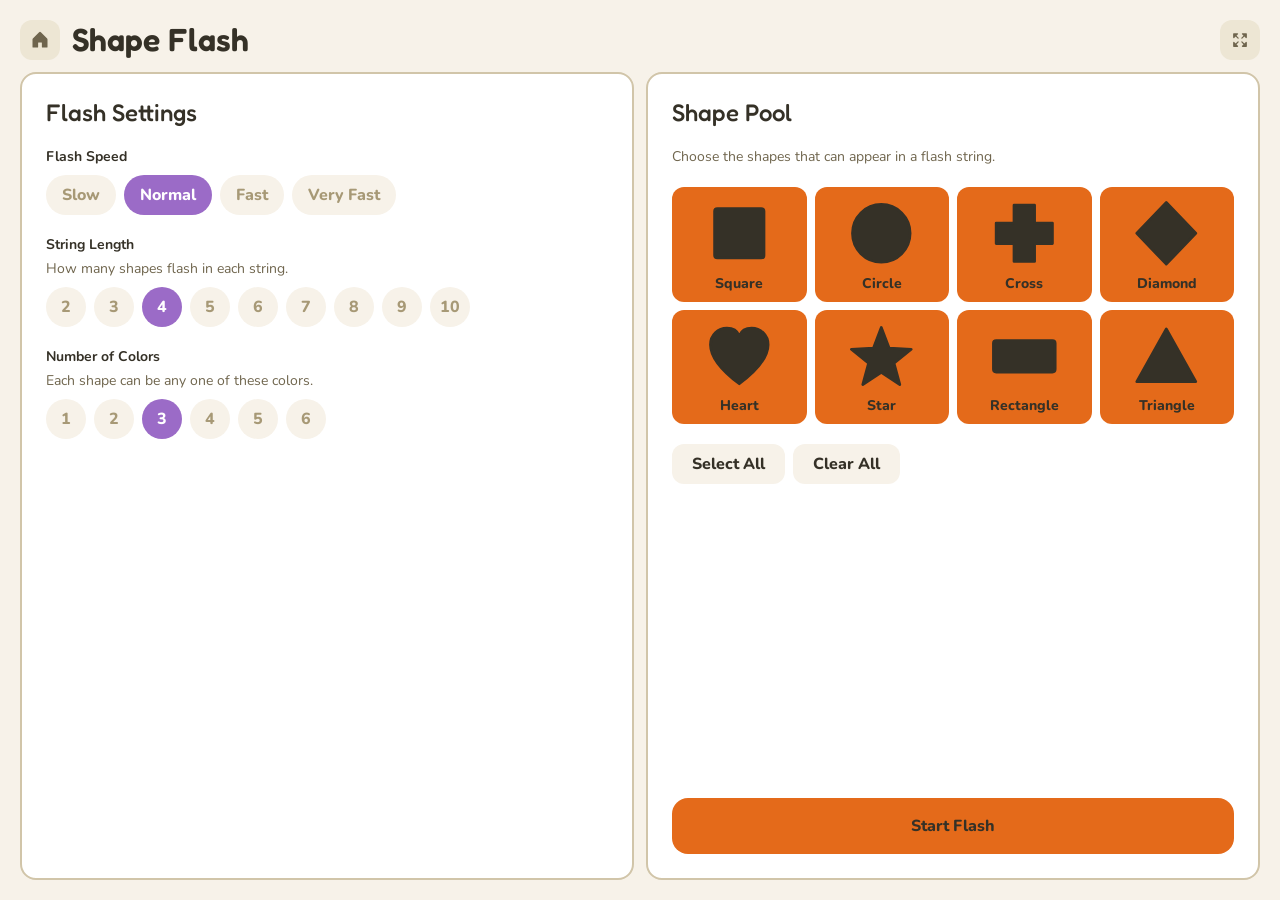
==== apps/shape-flash/index.html @ 79b5d6ee "Add Shape Lab" ====
<!doctype html>
<html lang="en">
<head>
  <meta charset="utf-8">
  <meta name="viewport" content="width=device-width, initial-scale=1, viewport-fit=cover">
  <meta name="theme-color" content="#F7F2E9">
  <title>Shape Flash</title>
  <link rel="preconnect" href="https://fonts.googleapis.com">
  <link rel="preconnect" href="https://fonts.gstatic.com" crossorigin>
  <link href="https://fonts.googleapis.com/css2?family=Fredoka:wght@400;500;600;700&family=Lexend:wght@500;600;700&family=Nunito:wght@400;500;600;700;800;900&display=swap" rel="stylesheet">
  <link rel="stylesheet" href="../../assets/css/tokens.css?v=1">
  <link rel="stylesheet" href="../../assets/css/base.css?v=1">
  <link rel="stylesheet" href="./flash.css?v=1">
</head>
<body data-game="shape-flash">

  <!-- Settings -->
  <main id="settingsScreen" class="app-shell screen">
    <header class="app-header">
      <div class="header-left">
        <a class="icon-btn" href="../../index.html" data-icon="house" aria-label="Shape Lab home" title="Shape Lab home"></a>
        <h1 class="brand-name">Shape Flash</h1>
      </div>
      <div class="header-actions">
        <button id="settingsFullscreen" class="icon-btn" type="button" aria-label="Fullscreen" title="Fullscreen"></button>
      </div>
    </header>

    <div class="settings-main">
      <section class="panel panel--card">
        <h2 class="panel-title">Flash Settings</h2>

        <div class="control-section">
          <div class="settings-label">Flash Speed</div>
          <div class="toggle-group" id="speed" role="group" aria-label="Flash speed">
            <button class="toggle-pill" data-v="slow" type="button">Slow</button>
            <button class="toggle-pill active" data-v="normal" type="button">Normal</button>
            <button class="toggle-pill" data-v="fast" type="button">Fast</button>
            <button class="toggle-pill" data-v="veryfast" type="button">Very Fast</button>
          </div>
        </div>

        <div class="control-section">
          <div class="settings-label">String Length</div>
          <p class="settings-note">How many shapes flash in each string.</p>
          <div class="toggle-group" id="length" role="group" aria-label="String length">
            <button class="toggle-pill-circle" data-v="2" type="button">2</button>
            <button class="toggle-pill-circle" data-v="3" type="button">3</button>
            <button class="toggle-pill-circle active" data-v="4" type="button">4</button>
            <button class="toggle-pill-circle" data-v="5" type="button">5</button>
            <button class="toggle-pill-circle" data-v="6" type="button">6</button>
            <button class="toggle-pill-circle" data-v="7" type="button">7</button>
            <button class="toggle-pill-circle" data-v="8" type="button">8</button>
            <button class="toggle-pill-circle" data-v="9" type="button">9</button>
            <button class="toggle-pill-circle" data-v="10" type="button">10</button>
          </div>
        </div>

        <div class="control-section">
          <div class="settings-label">Number of Colors</div>
          <p class="settings-note">Each shape can be any one of these colors.</p>
          <div class="toggle-group" id="colors" role="group" aria-label="Number of colors">
            <button class="toggle-pill-circle" data-v="1" type="button">1</button>
            <button class="toggle-pill-circle" data-v="2" type="button">2</button>
            <button class="toggle-pill-circle active" data-v="3" type="button">3</button>
            <button class="toggle-pill-circle" data-v="4" type="button">4</button>
            <button class="toggle-pill-circle" data-v="5" type="button">5</button>
            <button class="toggle-pill-circle" data-v="6" type="button">6</button>
          </div>
        </div>
      </section>

      <section class="panel panel--card">
        <h2 class="panel-title">Shape Pool</h2>
        <p class="settings-note">Choose the shapes that can appear in a flash string.</p>
        <div id="pool" class="pool"></div>
        <div class="pool-actions">
          <button id="selectAll" class="btn" type="button">Select All</button>
          <button id="clearAll" class="btn" type="button">Clear All</button>
        </div>
        <button id="startFlash" class="launch-btn" type="button">Start Flash</button>
      </section>
    </div>
  </main>

  <!-- Play -->
  <main id="playScreen" class="app-shell screen" hidden>
    <header class="app-header play-header">
      <div class="header-left">
        <a class="icon-btn" href="../../index.html" data-icon="house" aria-label="Shape Lab home" title="Shape Lab home"></a>
        <h1 class="brand-name">Shape Flash</h1>
        <div id="sequence" class="pips" aria-label="Shapes in this string"></div>
      </div>

      <div class="header-center">
        <button id="playBtn" class="header-btn header-btn--accent" type="button"></button>
        <button id="revealBtn" class="header-btn" type="button" disabled><span data-icon="eye"></span>Reveal</button>
        <button id="nextBtn" class="header-btn" type="button" disabled><span data-icon="skip-forward"></span>Next</button>
      </div>

      <div class="header-actions">
        <button id="settingsBtn" class="icon-btn" type="button" data-icon="gear" aria-label="Settings" title="Settings"></button>
        <button id="playFullscreen" class="icon-btn" type="button" aria-label="Fullscreen" title="Fullscreen"></button>
      </div>
    </header>

    <div class="play-main">
      <div class="flash-left">
        <section class="panel panel--card stage-panel">
          <div class="stage-main" id="stageMain"><div id="stageContent" class="stage-content"></div></div>
        </section>
        <section class="panel panel--card slots-panel">
          <div id="slots" class="slots-row"></div>
        </section>
      </div>

      <aside class="panel panel--card toolbox">
        <div class="settings-label">Color</div>
        <div id="colorRow" class="color-row"></div>
        <div class="settings-label">Shape</div>
        <div id="shapeGrid" class="shape-grid"></div>
        <button id="submitBtn" class="launch-btn" type="button" disabled>Submit</button>
      </aside>
    </div>
  </main>

  <script type="module" src="./flash.js?v=1"></script>
</body>
</html>
---- assets/css/tokens.css ----
/* tokens.css
   Verbatim copy of the token block (palette + semantic tokens) from
   cardbox-app v3 clr.css. Do NOT edit here: to update the design system,
   re-copy the block from cardbox. ABC Lab-specific values live in base.css. */

/* ============================================
   TOKENS — matched to v1's real values
   ============================================ */
:root {
  /* ---- Raw palette ---------------------------------------------------- */
  --leaf-50:  #E8F5DE;
  --leaf-100: #D3ECC2;
  --leaf-300: #A8D986;
  --leaf-500: #7CBF57;
  --leaf-700: #4F8F35;
  --leaf-900: #2F5920;

  --coral-50:  #FBE4E2;
  --coral-100: #F7CBC7;
  --coral-300: #EF9891;
  --coral-500: #E2685D;
  --coral-700: #B84B42;
  --coral-900: #7A2F29;

  --sky-50:  #E1F0FB;
  --sky-100: #C3E1F7;
  --sky-300: #8AC3EE;
  --sky-500: #4FA3DE;
  --sky-700: #337CAE;
  --sky-900: #1F4E6E;

  --peach-50:  #FCE9DC;
  --peach-100: #FAD3B9;
  --peach-300: #F3AC7D;
  --peach-500: #E9884F;
  --peach-700: #BC6533;
  --peach-900: #7A4020;

  --grape-50:  #EEE3F7;
  --grape-100: #DCC7EF;
  --grape-300: #BB94DE;
  --grape-500: #9B6BC7;
  --grape-700: #764A9C;
  --grape-900: #4A2C63;

  --sun-50:  #FBF0D2;
  --sun-100: #F8E4A8;
  --sun-300: #F0CB5C;
  --sun-500: #E4B62E;
  --sun-700: #B08A18;
  --sun-900: #6E560F;

  --bubblegum-50:  #FBE3EE;
  --bubblegum-100: #F7C7DE;
  --bubblegum-300: #EE94BE;
  --bubblegum-500: #DD6B9C;
  --bubblegum-700: #B04A78;
  --bubblegum-900: #712D4C;

  --mint-50:  #E1F7F0;
  --mint-100: #C3EFE0;
  --mint-300: #86DEC0;
  --mint-500: #4DC2A0;
  --mint-700: #339678;
  --mint-900: #1F5F4C;

  --sand-0:   #FFFFFF;
  --sand-50:  #F7F2E9;
  --sand-100: #EDE6D4;
  --sand-300: #D1C5A9;
  --sand-500: #A79976;
  --sand-700: #6F654D;
  --sand-900: #353127;

  --slate-0:   #FFFFFF;
  --slate-50:  #EEEFF1;
  --slate-100: #DDDFE3;
  --slate-300: #B1B5BE;
  --slate-500: #7F8594;
  --slate-700: #535865;
  --slate-900: #22242B;

  --orange-50:  #FBE7D6;
  --orange-100: #F8D0AE;
  --orange-300: #F3A263;
  --orange-500: #E46A1A;
  --orange-700: #B84F0E;
  --orange-900: #6E2F0B;

  --honey-50:  #F8E9C8;
  --honey-100: #F5DCA0;
  --honey-300: #EEC45A;
  --honey-500: #9E6D12;
  --honey-700: #7C520E;
  --honey-900: #5A3D0A;

  --lime-50:  #EEF8DC;
  --lime-100: #DFF2C0;
  --lime-300: #BDEB84;
  --lime-500: #9BDF4F;
  --lime-700: #649E24;
  --lime-900: #3E6718;

  --indigo-50:  #E9EAFB;
  --indigo-100: #D4D5F6;
  --indigo-300: #A1A4EB;
  --indigo-500: #6468E6;
  --indigo-700: #484CC0;
  --indigo-900: #2B2E78;

  /* ---- Cardbox semantic tokens (mapped onto the palette above) -------- */

  /* Surface — warm, from Sand */
  --surface-base:    var(--sand-50);
  --surface-panel:   var(--sand-100);
  --surface-card:    var(--sand-0);
  --surface-inset:   var(--sand-50);

  /* Text — cool, from Slate */
  --text-primary:    var(--sand-900);
  --text-secondary:  var(--sand-700);
  --text-muted:      var(--sand-500);
  --text-disabled:   var(--sand-300);
  --text-inverse:    var(--sand-0);

  /* Stroke — kept warm (Sand), matching Cardbox's cohesive look */
  --stroke-default:  var(--sand-300);
  --stroke-medium:   var(--sand-500);
  --stroke-strong:   var(--sand-700);
  --stroke-selected: var(--grape-500);

  /* Interactive */
  --green:                 var(--grape-500);
  --interactive-primary:   var(--grape-500);
  --interactive-secondary: var(--sun-500);
  --tab-active:            var(--grape-500);
  --tab-inactive:          var(--sand-700);
  --interactive-disabled:  var(--sand-300);

  /* Mode */
  --flash:          var(--sun-500);
  --flash-subtle:   var(--sun-50);
  --reveal:         var(--sky-500);
  --reveal-subtle:  var(--sky-50);
  --target:         var(--coral-500);
  --target-subtle:  var(--coral-50);
  --vanish:         var(--leaf-500);
  --vanish-subtle:  var(--leaf-50);
  --roll:           var(--grape-500);
  --roll-subtle:    var(--grape-50);
  --flip:           var(--peach-500);
  --flip-subtle:    var(--peach-50);
  --spell:          var(--mint-500);
  --spell-subtle:   var(--mint-50);
  --call:           var(--bubblegum-500);
  --call-subtle:    var(--bubblegum-50);
  --beat:           var(--indigo-500);
  --beat-subtle:    var(--indigo-50);
  --bet:            var(--orange-500);
  --bet-subtle:     var(--orange-50);

  /* Feedback */
  --success:        var(--leaf-500);
  --success-subtle: var(--leaf-50);
  --error:          var(--coral-500);
  --error-subtle:   var(--coral-50);
  --warning:        var(--sun-500);
  --warning-subtle: var(--sun-50);
  --info:           var(--sky-500);
  --info-subtle:    var(--sky-50);

  --font-display: 'Fredoka', sans-serif;
  --font-ui:      'Nunito', sans-serif;
  --font-card:    'Lexend', 'Nunito', sans-serif;

  --card-image-ratio: 17;
  --card-text-ratio:  3;

  --r-lg:   16px;
  --r-md:   12px;
  --r-pill: 9999px;
}
---- assets/css/base.css ----
/* base.css
   Reset + shared components for every ABC Lab page. Requires tokens.css.
   Values mirror cardbox-app v3 clr.css so the apps read as one suite. */

/* ---- Layout constants shared by the game screens ---------------------------- */
/* Width of the right-hand panel (guess / toolbox) on Shape Jumble and Shape Flash.
   Never more than 46% of the screen width, so small windows keep room for the stage. */
:root { --side-panel-width: min(520px, 46%); }

/* ---- Reset ------------------------------------------------------------ */
*, *::before, *::after {
  box-sizing: border-box;
  margin: 0;
  padding: 0;
  -webkit-tap-highlight-color: transparent;
}

html, body {
  width: 100%;
  height: 100vh;
  height: 100dvh;
  height: var(--app-h, 100dvh); /* set by initViewport() for iOS Safari */
  overflow: hidden;
  overscroll-behavior: none;
  background: var(--surface-base);
  font-family: var(--font-ui);
  color: var(--text-primary);
  -webkit-font-smoothing: antialiased;
  user-select: none;
  -webkit-user-select: none;
}

h1, h2, h3, .display { font-family: var(--font-display); }

button {
  font-family: var(--font-ui);
  cursor: pointer;
  border: none;
  background: none;
  color: inherit;
  padding: 0;
}
button:active { opacity: 0.75; }
button:disabled { cursor: not-allowed; }

a { color: inherit; text-decoration: none; }

img { display: block; max-width: 100%; max-height: 100%; object-fit: contain; }

[hidden], .hidden { display: none !important; }

:focus-visible {
  outline: 3px solid var(--stroke-selected);
  outline-offset: 2px;
}

/* ---- Per-game accent -------------------------------------------------- */
/* Put data-game on <body> (or on a card) and use var(--accent*) everywhere.
   Change a game's colour here and nowhere else. */
[data-game="shape-jumble"] { --accent: var(--mint-500);   --accent-subtle: var(--mint-50);   --accent-strong: var(--mint-700); }
[data-game="shape-flash"]  { --accent: var(--orange-500); --accent-subtle: var(--orange-50); --accent-strong: var(--orange-700); }

/* ---- Layout ----------------------------------------------------------- */
.app-shell {
  display: flex;
  flex-direction: column;
  height: 100%;
  overflow: hidden;
}

.app-header {
  display: flex;
  align-items: center;
  justify-content: space-between;
  flex-shrink: 0;
  height: 40px;
}

.brand-name {
  font-family: var(--font-display);
  font-size: 32px;
  line-height: 40px;
  font-weight: 600;
  color: var(--text-primary);
}

.header-actions {
  display: flex;
  align-items: center;
  gap: 8px;
}

.panel {
  min-width: 0;
  min-height: 0;
  background: var(--surface-panel);
  border: 2px solid var(--stroke-default);
  border-radius: var(--r-lg);
  padding: 20px;
  display: flex;
  flex-direction: column;
  gap: 16px;
  overflow: hidden;
}
.panel--card { background: var(--surface-card); }

.panel-title {
  font-family: var(--font-display);
  font-size: 24px;
  font-weight: 500;
  color: var(--text-primary);
  flex-shrink: 0;
}

/* ---- Icons ------------------------------------------------------------ */
.icon { width: 24px; height: 24px; flex-shrink: 0; display: block; }
.icon-sm { width: 16px; height: 16px; }

.icon-btn {
  width: 40px;
  height: 40px;
  border-radius: var(--r-md);
  background: var(--surface-panel);
  color: var(--text-secondary);
  display: flex;
  align-items: center;
  justify-content: center;
  flex-shrink: 0;
}
.icon-btn .icon { width: 20px; height: 20px; } /* Cardbox header icons are 20px */
.icon-btn:active { opacity: 0.7; transform: scale(0.94); }

/* ---- Buttons ---------------------------------------------------------- */
.btn {
  height: 40px;
  padding: 0 20px;
  border-radius: var(--r-md);
  background: var(--surface-inset);
  color: var(--text-primary);
  font-size: 16px;
  line-height: 24px;
  font-weight: 800;
  display: inline-flex;
  align-items: center;
  justify-content: center;
  gap: 8px;
  white-space: nowrap;
}
.btn--accent { background: var(--accent, var(--interactive-primary)); }
.btn--dark   { background: var(--text-primary); color: var(--text-inverse); }
.btn:disabled { opacity: 0.4; }

.launch-btn {
  height: 56px;
  width: 100%;
  border-radius: var(--r-lg);
  background: var(--accent, var(--interactive-primary));
  color: var(--text-primary);
  display: flex;
  align-items: center;
  justify-content: center;
  gap: 8px;
  font-size: 16px;
  line-height: 24px;
  font-weight: 800;
  flex-shrink: 0;
}
.launch-btn:disabled { opacity: 0.4; cursor: not-allowed; }

/* ---- Settings controls ------------------------------------------------ */
.settings-label {
  font-size: 14px;
  line-height: 20px;
  font-weight: 700;
  color: var(--text-primary);
}

/* Helper text under a label; sits snug against the label, above the controls. */
.settings-note { font-size: 14px; line-height: 20px; color: var(--text-secondary); }
.settings-label + .settings-note { margin-top: -4px; }

.toggle-group {
  display: flex;
  gap: 8px;
  flex-wrap: wrap;
}

.toggle-pill {
  height: 40px;
  padding: 0 16px;
  border-radius: var(--r-pill);
  background: var(--surface-inset);
  color: var(--text-muted);
  font-size: 16px;
  font-weight: 800;
  display: inline-flex;
  align-items: center;
  justify-content: center;
  gap: 8px;
  white-space: nowrap;
}
.toggle-pill.active { background: var(--tab-active); color: #fff; }
.toggle-pill:disabled { opacity: 0.35; cursor: not-allowed; }

.toggle-pill-circle {
  width: 40px;
  height: 40px;
  border-radius: 50%;
  background: var(--surface-inset);
  color: var(--text-muted);
  font-size: 16px;
  font-weight: 800;
  display: flex;
  align-items: center;
  justify-content: center;
  flex-shrink: 0;
}
.toggle-pill-circle.active { background: var(--tab-active); color: #fff; }

/* ---- Stepper (Cardbox's vanish-count-stepper) -------------------------- */
.stepper {
  display: flex;
  align-items: center;
  gap: 24px;
  height: 40px;
  padding: 0 4px;
  border-radius: var(--r-md);
  background: var(--surface-panel);
}
.stepper-btn {
  width: 32px;
  height: 32px;
  border-radius: 32%;
  background: var(--surface-card);
  color: var(--text-secondary);
  display: flex;
  align-items: center;
  justify-content: center;
  flex-shrink: 0;
}
.stepper-btn .icon { width: 14px; height: 14px; }
.stepper-btn:disabled { opacity: 0.35; cursor: not-allowed; }
.stepper-value {
  min-width: 28px;
  text-align: center;
  font-size: 16px;
  font-weight: 800;
  color: var(--text-primary);
}

/* ---- Progress pips (ABC Trail letters, ABC Remix song screens) --------- */
/* coming up = sand 300, in progress = outline in the game's colour, done = solid */
.pips { display: flex; align-items: center; gap: 8px; margin-left: 12px; }
.seq-dot { width: 16px; height: 16px; flex: 0 0 16px; border-radius: 50%; background: var(--sand-300); }
.seq-dot.active { background: transparent; box-shadow: inset 0 0 0 3px var(--accent); }
.seq-dot.done { background: var(--accent); }
---- apps/shape-flash/flash.css ----
/* flash.css: Shape Flash only. Requires tokens.css + base.css; <body data-game="shape-flash"> supplies --accent*. */
.screen { padding: 20px; gap: 12px; }
.header-left { display: flex; align-items: center; gap: 12px; min-width: 0; }

/* ---- Settings --------------------------------------------------------- */
.settings-main { flex: 1; min-height: 0; display: grid; grid-template-columns: minmax(0, 1fr) minmax(0, 1fr); gap: 12px; overflow-y: auto; }
.settings-main .panel { padding: 24px; gap: 20px; min-height: min-content; }
.settings-main .launch-btn { margin-top: auto; }
.control-section { display: flex; flex-direction: column; gap: 8px; flex-shrink: 0; }
.pool { display: grid; grid-template-columns: repeat(4, minmax(0, 1fr)); gap: 8px; flex-shrink: 0; }
.pool-chip { min-width: 0; padding: 12px 6px 8px; border-radius: var(--r-md); background: var(--surface-inset); color: var(--text-muted); display: flex; flex-direction: column; align-items: center; gap: 6px; }
.pool-chip .shape-svg { width: 56%; aspect-ratio: 1; }
.pool-chip .name { font-size: 14px; line-height: 20px; font-weight: 800; }
.pool-chip.active { background: var(--accent); color: var(--text-primary); }
.pool-actions { display: flex; gap: 8px; flex-shrink: 0; }

/* ---- Play header ------------------------------------------------------ */
.play-header { display: grid; grid-template-columns: 1fr auto 1fr; }
.play-header .header-actions { justify-self: end; }
.header-center { display: flex; align-items: center; gap: 8px; }
.header-btn { height: 40px; padding: 0 16px; border-radius: var(--r-md); background: var(--surface-panel); color: var(--text-primary); font-size: 16px; font-weight: 800; display: inline-flex; align-items: center; justify-content: center; gap: 8px; white-space: nowrap; }
.header-btn .icon { width: 20px; height: 20px; }
.header-btn--accent { background: var(--accent); }
.header-btn:disabled { opacity: 0.4; cursor: not-allowed; }

/* ---- Play layout ------------------------------------------------------ */
.play-main { flex: 1; min-height: 0; display: grid; grid-template-columns: minmax(0, 1fr) minmax(0, var(--side-panel-width)); gap: 12px; }
.flash-left { min-width: 0; min-height: 0; display: flex; flex-direction: column; gap: 12px; }

/* The stage and the slot row share the same inner width, so the answer lines up with the slots. */
.stage-panel { flex: 1; min-height: 0; padding: 0; gap: 0; }
.stage-main { flex: 1; min-height: 0; margin: 16px; position: relative; container-type: size; display: grid; place-items: center; }
.stage-content { width: 100%; height: 100%; display: grid; place-items: center; }
.flash-shape { width: 64cqmin; height: 64cqmin; animation: flashIn 0.14s ease-out; }
.flash-shape .shape-svg { display: block; width: 100%; height: 100%; }
@keyframes flashIn { from { opacity: 0; transform: scale(0.82); } to { opacity: 1; transform: scale(1); } }

.slots-panel { flex: 0 0 auto; padding: 16px; gap: 0; }
.slots-row, .answer-row { width: 100%; display: grid; grid-template-columns: repeat(var(--n, 4), minmax(0, 1fr)); gap: 12px; align-items: center; }
.slot, .answer-cell { width: 100%; max-width: 112px; aspect-ratio: 1; justify-self: center; display: grid; place-items: center; border-radius: var(--r-md); }
.slot { padding: 12%; border: 3px dashed var(--sand-300); background: var(--surface-inset); }
.slot.filled { border-style: solid; background: var(--surface-card); }
.slot:disabled { cursor: default; }
.slot .shape-svg, .answer-cell .shape-svg { display: block; width: 100%; height: 100%; }
.answer-cell { padding: 0; }
.answer-cell > span { display: block; width: 100%; height: 100%; }
.stage-content:has(.answer-row) { align-items: center; }

/* ---- Toolbox ---------------------------------------------------------- */
.toolbox { gap: 12px; }
.color-row { display: flex; flex-wrap: wrap; gap: 14px; padding: 6px; }
.color-dot { width: 48px; height: 48px; border-radius: 50%; background: var(--c); }
.color-dot.active { box-shadow: 0 0 0 3px var(--surface-card), 0 0 0 6px var(--sand-900); }
.color-dot:disabled { opacity: 0.35; }
.shape-grid { display: grid; grid-template-columns: repeat(4, minmax(0, 1fr)); gap: 8px; align-content: start; }
.shape-pick { aspect-ratio: 1; min-width: 0; padding: 18%; border-radius: var(--r-md); background: var(--surface-panel); display: grid; place-items: center; }
.shape-pick .shape-svg { display: block; width: 100%; height: 100%; }
.shape-pick:disabled { opacity: 0.35; }
.toolbox .launch-btn { margin-top: auto; }

@media (max-aspect-ratio: 1/1) {
  html, body { height: auto; min-height: var(--app-h, 100dvh); overflow: auto; }
  .app-shell { height: auto; min-height: var(--app-h, 100dvh); overflow: visible; }
  .settings-main { grid-template-columns: 1fr; }
  .play-header { height: auto; grid-template-columns: 1fr auto; row-gap: 8px; }
  .header-center { grid-column: 1 / -1; grid-row: 2; justify-content: center; }
  .play-main { grid-template-columns: 1fr; }
  .stage-panel { min-height: 46dvh; }
}
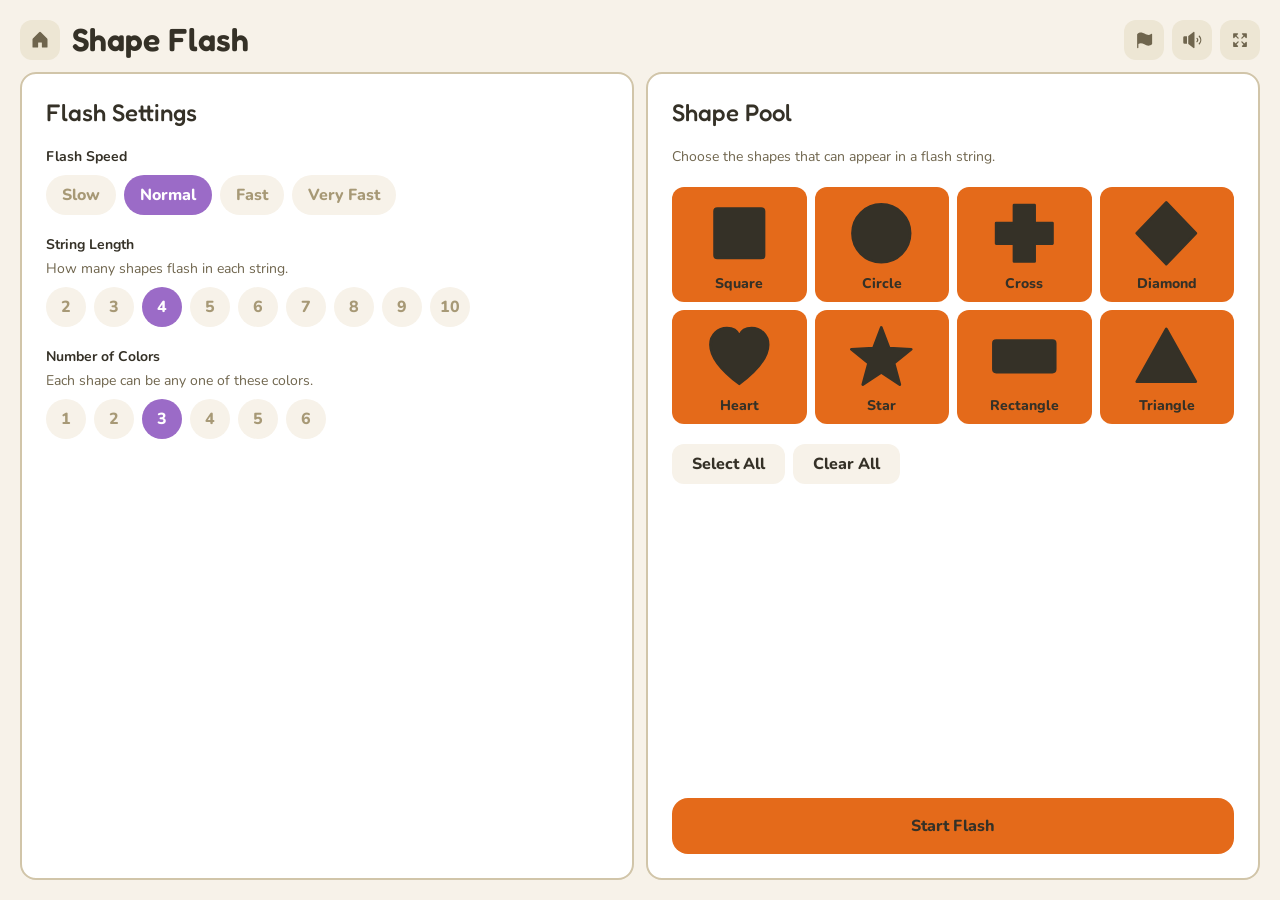
==== commit d6dd3b2e: "new" ====
--- a/apps/shape-flash/index.html
+++ b/apps/shape-flash/index.html
@@ -8,9 +8,9 @@
   <link rel="preconnect" href="https://fonts.googleapis.com">
   <link rel="preconnect" href="https://fonts.gstatic.com" crossorigin>
   <link href="https://fonts.googleapis.com/css2?family=Fredoka:wght@400;500;600;700&family=Lexend:wght@500;600;700&family=Nunito:wght@400;500;600;700;800;900&display=swap" rel="stylesheet">
-  <link rel="stylesheet" href="../../assets/css/tokens.css?v=1">
-  <link rel="stylesheet" href="../../assets/css/base.css?v=1">
-  <link rel="stylesheet" href="./flash.css?v=1">
+  <link rel="stylesheet" href="../../assets/css/tokens.css?v=2">
+  <link rel="stylesheet" href="../../assets/css/base.css?v=2">
+  <link rel="stylesheet" href="./flash.css?v=2">
 </head>
 <body data-game="shape-flash">
 
@@ -124,6 +124,6 @@
     </div>
   </main>
 
-  <script type="module" src="./flash.js?v=1"></script>
+  <script type="module" src="./flash.js?v=2"></script>
 </body>
 </html>
--- a/assets/css/base.css
+++ b/assets/css/base.css
@@ -58,6 +58,8 @@
 /* Put data-game on <body> (or on a card) and use var(--accent*) everywhere.
    Change a game's colour here and nowhere else. */
 [data-game="shape-jumble"] { --accent: var(--mint-500);   --accent-subtle: var(--mint-50);   --accent-strong: var(--mint-700); }
+[data-game="shape-attack"] { --accent: var(--grape-500);  --accent-subtle: var(--grape-50);  --accent-strong: var(--grape-700); }
+[data-game="shape-rally"]  { --accent: var(--sky-500);    --accent-subtle: var(--sky-50);    --accent-strong: var(--sky-700); }
 [data-game="shape-flash"]  { --accent: var(--orange-500); --accent-subtle: var(--orange-50); --accent-strong: var(--orange-700); }
 
 /* ---- Layout ----------------------------------------------------------- */
